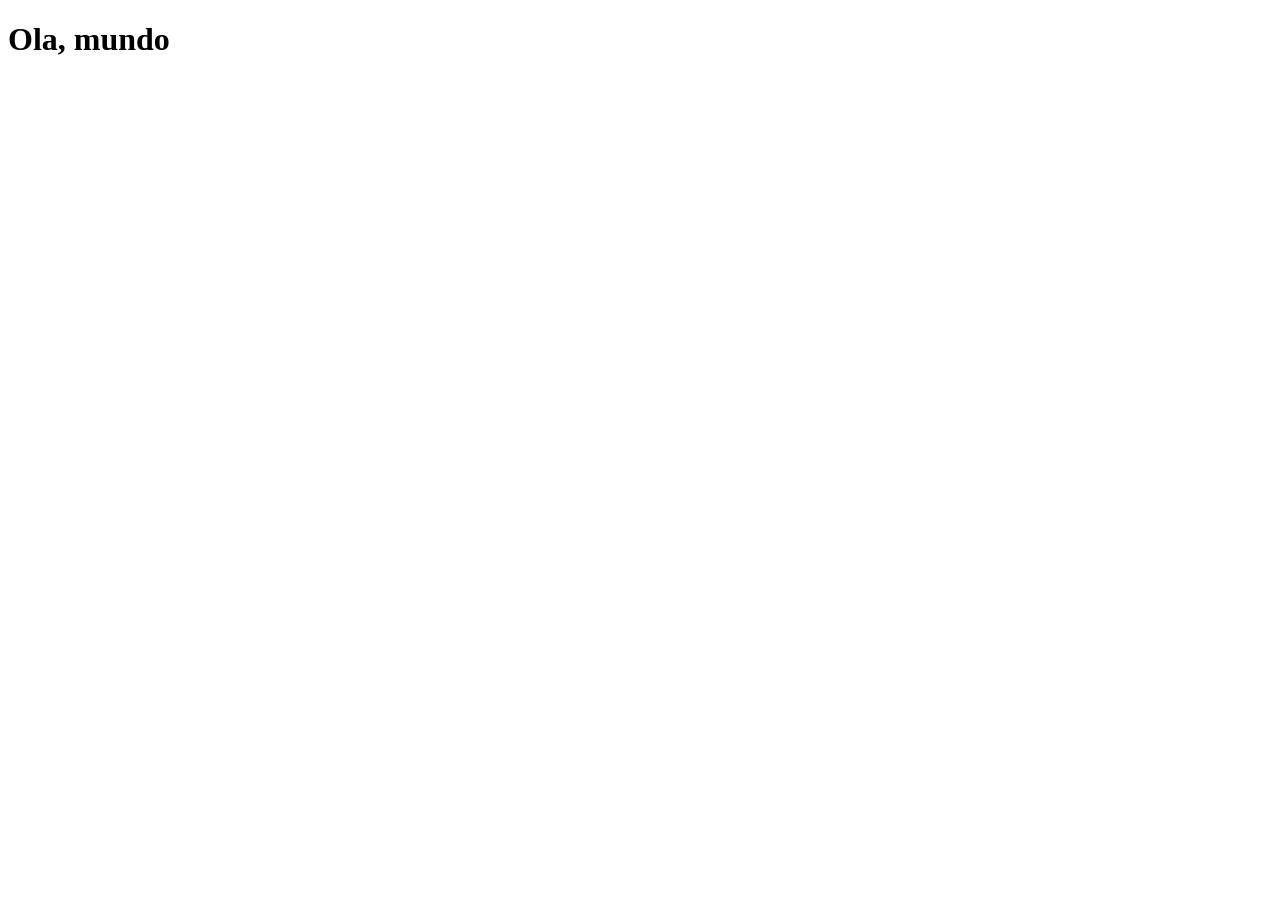
==== index.html @ a7007fbf "Teste" ====
<!doctype html>
<html lang="en">
  <head>
    <meta charset="UTF-8" />
    <meta name="viewport" content="width=device-width, initial-scale=1.0" />
    <title>Document</title>
  </head>
  <body>
    <h1>Ola, mundo</h1>
  </body>
</html>
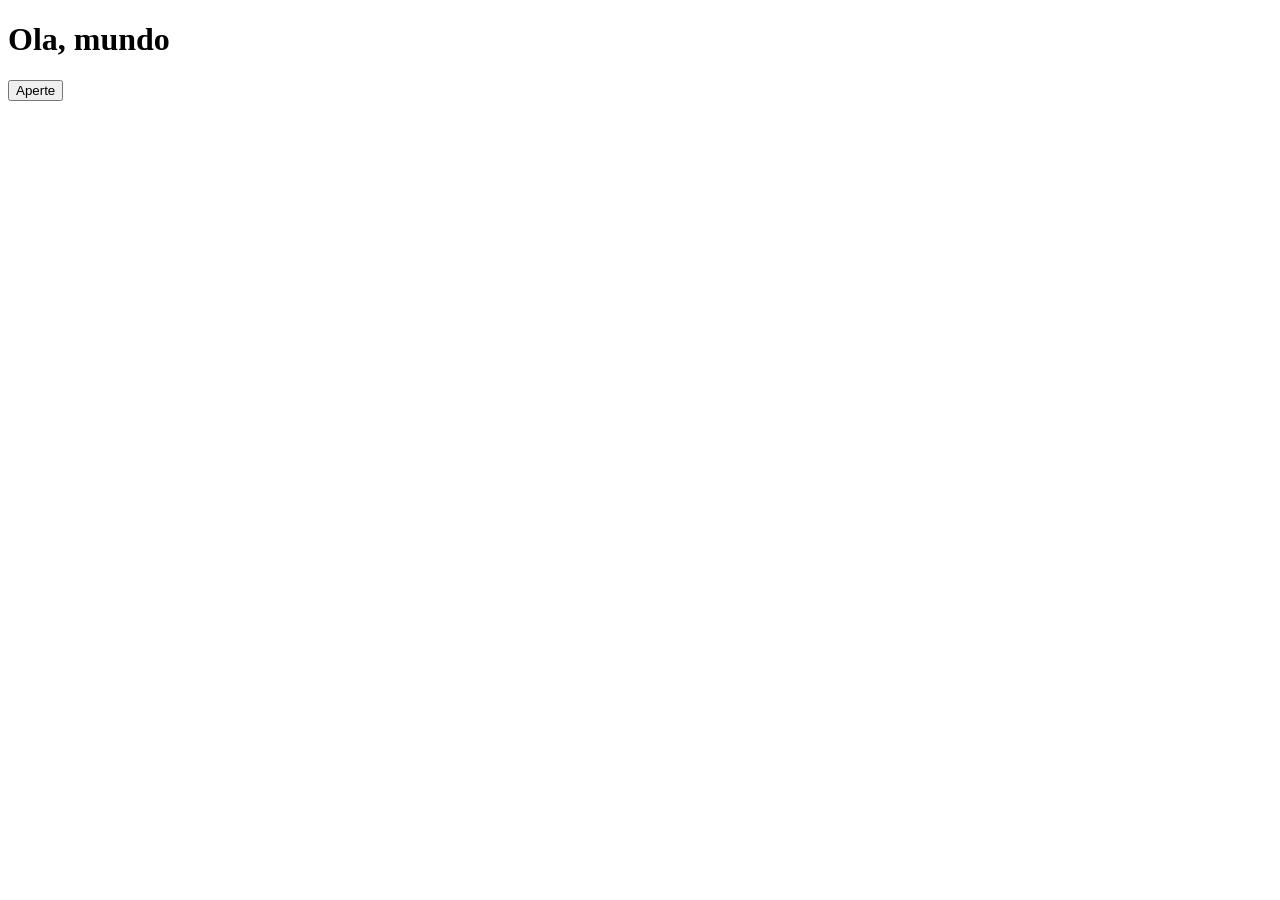
==== commit 1620a9f6: "teste" ====
--- a/index.html
+++ b/index.html
@@ -7,5 +7,6 @@
   </head>
   <body>
     <h1>Ola, mundo</h1>
+    <button>Aperte</button>
   </body>
 </html>
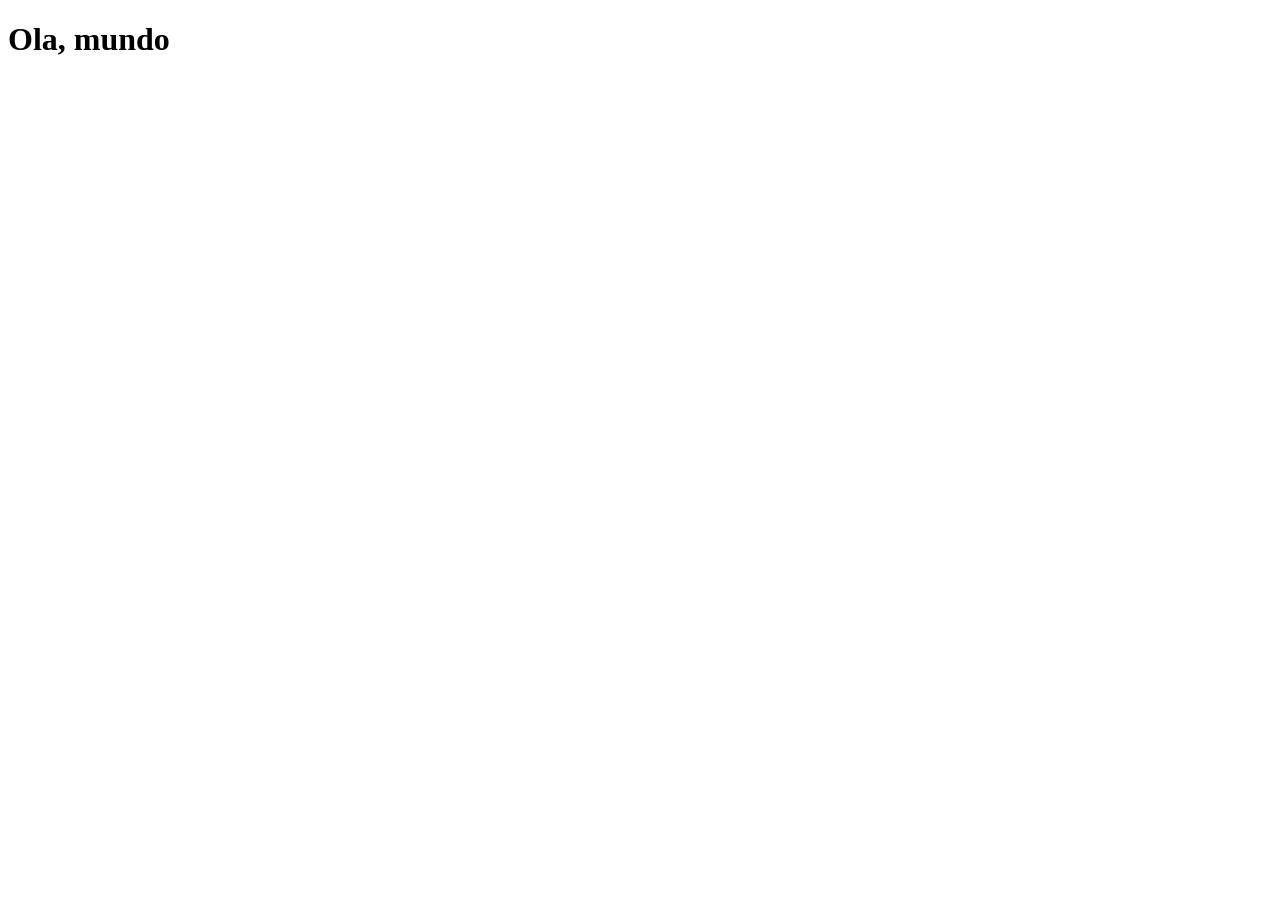
==== commit 72e5e300: "add estilo css" ====
--- a/index.html
+++ b/index.html
@@ -1,12 +1,11 @@
 <!doctype html>
-<html lang="en">
+<html lang="pt-br">
   <head>
     <meta charset="UTF-8" />
     <meta name="viewport" content="width=device-width, initial-scale=1.0" />
-    <title>Document</title>
+    <title></title>
   </head>
   <body>
     <h1>Ola, mundo</h1>
-    <button>Aperte</button>
   </body>
 </html>
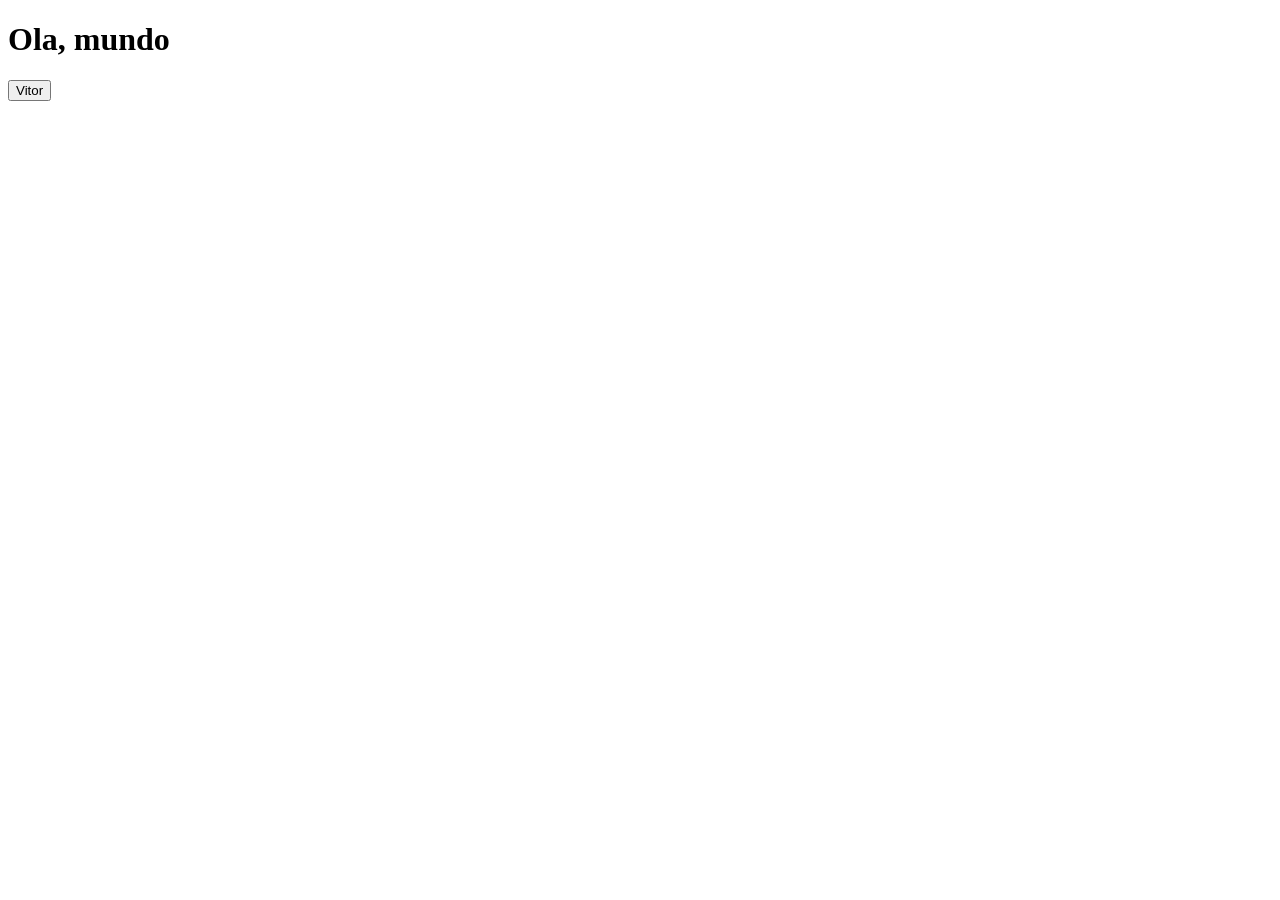
==== commit e3355977: "teste2" ====
--- a/index.html
+++ b/index.html
@@ -7,5 +7,6 @@
   </head>
   <body>
     <h1>Ola, mundo</h1>
+    <button>Vitor</button>
   </body>
 </html>
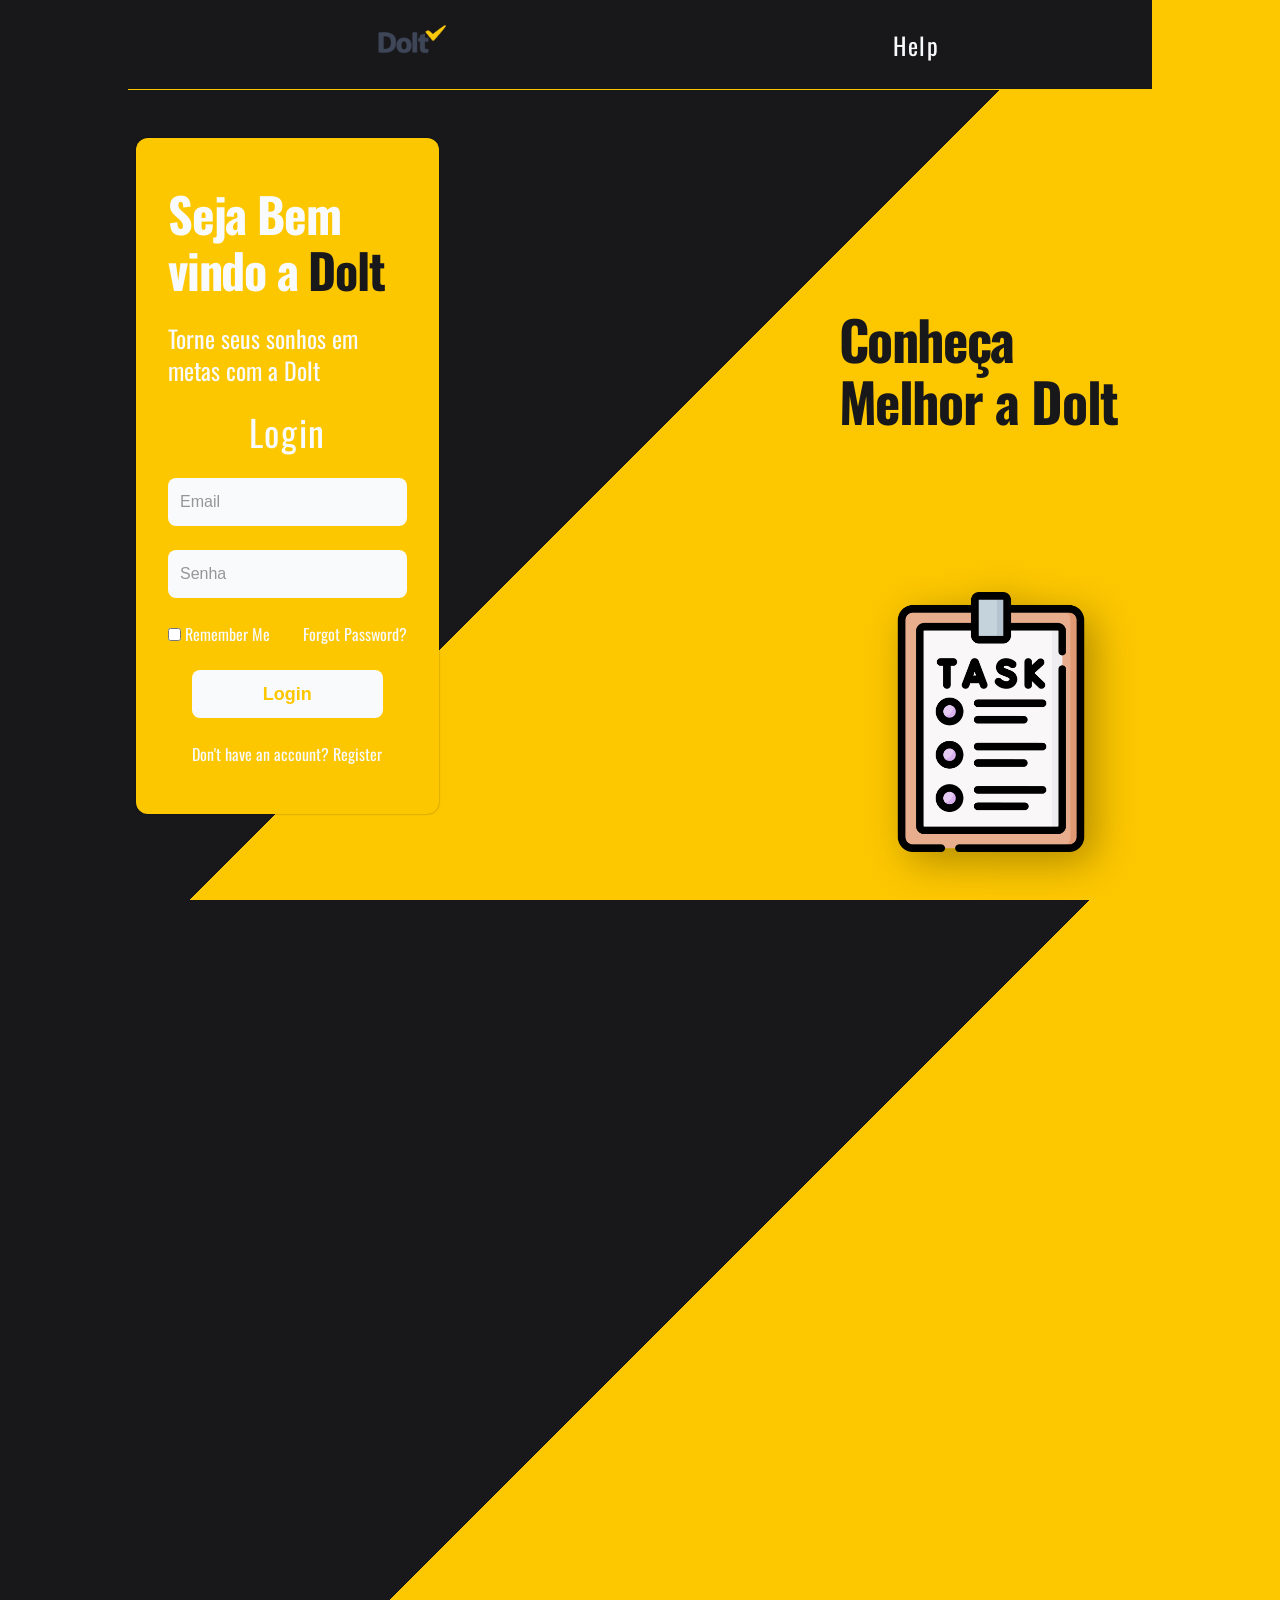
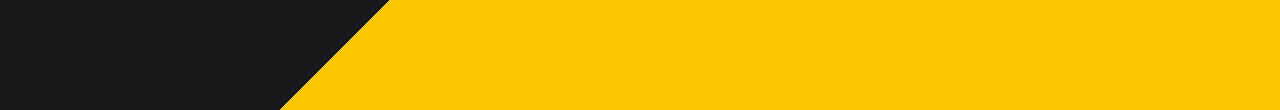
==== commit 5cdd3ca4: "Projeto novo" ====
--- a/index.html
+++ b/index.html
@@ -1,12 +1,131 @@
-<!doctype html>
+<!DOCTYPE html>
 <html lang="pt-br">
-  <head>
-    <meta charset="UTF-8" />
-    <meta name="viewport" content="width=device-width, initial-scale=1.0" />
-    <title></title>
-  </head>
-  <body>
-    <h1>Ola, mundo</h1>
-    <button>Vitor</button>
-  </body>
-</html>
+<head>
+    <meta charset="UTF-8">
+    <meta name="viewport" content="width=device-width, initial-scale=1.0">
+
+    <link rel="preconnect" href="https://fonts.googleapis.com">
+    <link rel="preconnect" href="https://fonts.gstatic.com" crossorigin>
+    <link href="https://fonts.googleapis.com/css2?family=Inter:ital,opsz,wght@0,14..32,100..900;1,14..32,100..900&family=Oswald:wght@200..700&display=swap" rel="stylesheet">
+
+
+    <link rel="stylesheet" href="./styles/modern-normalize.css">
+    <link rel="stylesheet" href="./styles/style.css">
+    <link rel="stylesheet" href="./styles/utils.css">
+    <link rel="stylesheet" href="./styles/animations.css">
+    <link rel="stylesheet" href="./styles/components/header.css">
+    <link rel="stylesheet" href="./styles/components/login.css">
+    <link rel="stylesheet" href="./styles/components/register.css">
+    <title>Dolt</title>
+    <script src="./src/utils/cardClick.js" defer="true"></script>
+</head>
+<body>
+        <header class="header container">
+            <div class="header__box-img"><img class="header__img" src="./public/Logo.png" alt="Logo do Site"></div>
+
+            <a class="header__help" href="#">Help</a>
+        </header>
+
+        <main class="wrapper">
+             <section class="login container">
+                <div class="login__painel">
+
+                    <div class="login__box-title">
+                        <h1 class="login__title">Seja Bem vindo a <strong>Dolt</strong></h1>
+                    </div>
+
+                    <div class="login__box-description"><p class="login__description">Torne seus sonhos em metas com a Dolt</p></div>
+
+                    <div class="login__box-title2"><p class="login__title2">Login</p></div>
+
+                    <div class="login__box-input  ">
+                        <input class="login__input" type="email" placeholder="Email" id="email">
+                    </div>
+
+                    <div class="login__box-input ">
+                        <input class="login__input" type="password" placeholder="Senha" id="Senha">
+                    </div>
+
+                    <div class="login__box-remember">
+                        <label for="remember"><input type="checkbox" id="remember"> Remember Me</label>
+                        
+                        <a class="login__box-forgot" href="#">Forgot Password?</a>
+
+                    </div>
+
+                    <div class="login__box-btn">
+                        <button class="login__btn btn">Login</button>
+                    </div>
+
+                    <div class="login__register">
+                        <p class="login__register-p-link">Don't have an account?  <a class="login__register-link" href="#"> Register</a></p>
+                    </div>
+                </div>
+
+
+                
+
+
+                <div class="content__container">
+                    <div class="content__box-title">
+                        <h2>Conheça Melhor a Dolt</h2>
+                    </div>
+
+                                <div class="content__box-img">
+                                    <img class="content__img" src="./public/4345800.png" alt="">
+
+                                    <div class="content__back hidden">
+                                        <svg xmlns="http://www.w3.org/2000/svg" fill="none" viewBox="0 0 24 24" stroke-width="1.5" stroke="currentColor" class="contact__box-icon">
+                                        <path stroke-linecap="round" stroke-linejoin="round" d="m4.5 5.25 7.5 7.5 7.5-7.5m-15 6 7.5 7.5 7.5-7.5"></path>
+                                        </svg>
+                                        <h1 class="content__back-title">Dolt</h1>
+                                        <p class="content__back-description">A <strong class="strong__dolt">Dolt</strong> é um site focado em organizar tarefas de maneira simples e intuitiva. A plataforma ajuda usuários a planejar atividades, acompanhar o progresso e manter a rotina mais produtiva, tudo em um só lugar.</p>
+                                        <button class="content__back-btn">Learn More</button>
+                                    </div>     
+                                </div>
+             
+                </div>
+            </section> 
+
+                <section class="register hidden__register">
+                    <div class="register-content__container">
+                        <div class="register-content__box-title">
+                            <h2>Conheça Melhor a Dolt</h2>
+                        </div>
+                                <div class="register-content__box-img">
+                                    <img class="register-content__img" src="./public/4345800.png" alt="">
+                                </div> 
+                    </div> 
+                                    
+                    <div class="register__painel">
+                        <div class="register__box-title">
+                            <h1 class="register__title">Seja Bem vindo a <strong class="register__strong">Dolt</strong></h1>
+                        </div>
+                        <div class="register__box-description"><p class="login__description">Torne seus sonhos em metas com a Dolt</p></div>
+                        <div class="register__box-title2"><p class="login__title2">Sign Up</p></div>
+                        <div class="register__box-input  ">
+                            <input class="register__input" type="email" placeholder="Email" id="email">
+                        </div>
+                        <div class="register__box-input ">
+                            <input class="register__input" type="password" placeholder="Password" id="Senha">
+                        </div>
+
+                         <div class="register__box-input ">
+                            <input class="register__input" type="password" placeholder="Confirm Password" id="Senha">
+                        </div>
+
+                        <div class="register__box-terms">
+                            <label for="terms"><input type="checkbox" id="terms"> I agree to the FreeLancer <a class="register__terms" href="">User Agreement</a> and <a class="register__terms" href="">Privacy Policy</a></label>
+                        </div>
+                        <div class="register__box-btn">
+                            <button class="register__btn btn">Create Account</button>
+                        </div>
+                        <div class="register__box-link">
+                            <p class="register__p-link">Already have an account? <a class="register__a-link" href="#">Log in</a></p>
+                        </div>
+                    </div>
+                </section>
+        </main>
+    
+</body>
+</html>
--- a/styles/style.css
+++ b/styles/style.css
@@ -0,0 +1,119 @@
+:root{
+
+    /* fonts */
+  
+
+    /* colors*/
+    --clr-primary: oklch(21% 0.006 285.885);
+    --clr-dark: oklch(14.1% 0.005 285.823);
+    --clr-secondary: oklch(85.2% 0.199 91.936);
+    --clr-secondary80: oklch(79.5% 0.184 86.047);
+    --clr-light: oklch(98.4% 0.003 247.858);
+    --clr-light80: oklch(96.8% 0.007 247.896);
+
+    /* sizes */
+    --size-xxs: 0.5rem;
+    --size-xs: 0.75rem;
+    --size-sm: 0.875rem;
+    --size-base: 1rem;
+    --size-lg: 1.125rem;
+    --size-xl: 1.25rem;
+    --size-2xl: 1.5rem;
+    --size-3xl: 1.875rem;
+    --size-4xl: 2.25rem;
+    --size-5xl: 3rem;
+    --size-6xl: 3.75rem;
+    --size-7xl: 4.5rem;
+    --size-8xl: 6rem;
+    --size-9xl: 8rem;
+    --sixe-10xl: 10rem;
+}
+
+
+
+*,
+*::before,
+*::after{
+    box-sizing: border-box;
+}
+
+*{
+    margin: 0;
+    padding: 0;
+    line-height: calc(1em + 0.5rem);
+}
+
+body{
+    height: 100vh;
+     background: linear-gradient(
+    135deg,
+    var(--clr-primary) 50%,
+    var(--clr-secondary) 50%
+  );
+    font-family: "Oswald", sans-serif;
+    background-color: var(--clr-dark);
+    color: var(--clr-light);
+    overflow-x: hidden;
+}
+
+
+img,
+picture,
+video,
+canvas,
+svg{
+    display: block;
+    width: 100%;
+}
+
+input,
+button,
+textarea,
+select{
+    border: none;
+    background: none;
+    color: inherit;
+    cursor: pointer;
+}
+
+h1,
+h2,
+h3,
+h4,
+h5,
+h6{
+    letter-spacing: -0.025em;
+}
+
+p{
+    color: var(--clr-light);
+}
+
+a {
+    color: var(--clr-light);
+    text-decoration: none;
+}
+
+strong{
+    color: var(--clr-primary);
+    font-weight: 900;
+}
+
+button:focus-visible,
+a:focus-visible{
+    outline: 5px solid var(--clr-light);
+}
+
+body::-webkit-scrollbar {
+  width: 8px;
+  background-color: var(--clr-primary);
+}
+ 
+body::-webkit-scrollbar-track {
+  box-shadow: inset 0 0 6px rgba(0, 0, 0, 0);
+}
+ 
+body::-webkit-scrollbar-thumb {
+  background-color: var(--clr-light);
+  outline: 1px solid  var(--clr-light);
+}
--- a/styles/utils.css
+++ b/styles/utils.css
@@ -0,0 +1,134 @@
+/* 2xl */
+/* @media (max-width: 1536px) {} */
+
+/* xl */
+/* @media (max-width: 1280px) {} */
+
+/* lg */
+/* @media (max-width: 1024px) {} */
+
+/* md */
+/* @media (max-width: 768px) {} */
+
+/* sm */
+/* @media (max-width: 640px) {} */
+
+/* xs */
+/* @media (max-width: 475px) {} */
+
+
+.container {
+  width: 100%;
+  margin-inline: auto;
+  padding-inline: 0.5rem;
+}
+
+.btn {
+    background-color: var(--clr-light);
+    padding: 0.7rem 2rem;
+    border-radius: 0.5rem;
+    color: var(--clr-secondary);
+    font-weight: 700;
+}
+
+
+.slipRight {
+  transform: translateX(100%);
+  opacity: 0;
+  transition: all 1s ease;
+}
+
+.slipLeft {
+  transform: translateX(-100%);
+  opacity: 1;
+  transition: all 1s ease;
+}
+
+.slipLeft__painel {
+  transform: translateX(-150%);
+  opacity: 0;
+  transition: all 1s ease;
+}
+
+.show__content {
+  transform: translateX(0);
+  opacity: 1;
+  transition: all 2s ease;
+}
+
+.hidden__login {
+  transform: translateX(100%);
+  opacity: 0;
+  transition: all 2s ease;
+  display: none;
+  position: absolute;
+}
+
+.show__login {
+  transform: translateX(-100%);
+  opacity: 0;
+  transition: all 2s ease;
+  display: none;
+  position: static;
+}
+
+
+.hidden__register {
+  transform: translateX(-100%);
+  opacity: 0;
+  transition: all 2s ease;
+}
+.show__register {
+  transform: translateX(0);
+  opacity: 1;
+  transition: all 2s ease;
+}
+
+
+.hidden {
+  transform: translateY(100%);
+  opacity: 0;
+  transition: all 0.5s ease;
+}
+
+.show {
+  transform: translateY(0);
+  opacity: 1;
+  transition: all 0.5s ease;
+  transition-delay: 0.3s;
+}
+
+/* 2xl */
+@media (max-width: 1536px) {
+  .container {
+    max-width: 1280px;
+  }
+}
+
+/* xl */
+@media (max-width: 1280px) {
+  .container {
+    max-width: 1024px;
+  }
+}
+
+/* lg */
+@media (max-width: 1024px) {
+  .container {
+    max-width: 768px;
+  }
+}
+
+/* md */
+@media (max-width: 768px) {
+  .container {
+    max-width: 640px;
+  }
+}
+
+/* sm */
+@media (max-width: 640px) {
+  .container {
+    max-width: 475px;
+  }
+}
--- a/styles/animations.css
+++ b/styles/animations.css
@@ -0,0 +1,14 @@
+@keyframes float {
+    
+    0% {
+        transform: translateY(0);
+    }
+
+    50% {
+        transform: translateY(-30px);
+    }
+
+    100% {
+        transform: translateY(0);
+    }
+}
--- a/styles/components/header.css
+++ b/styles/components/header.css
@@ -0,0 +1,47 @@
+.header {
+    width: 100%;
+    height: 10vh;
+    background-color: var(--clr-primary);
+
+    display: flex;
+    justify-content: space-around;
+    align-items: center;
+
+    border-bottom: 1px solid var(--clr-secondary);
+}
+
+.header__img {
+    width: 9rem;
+    height: 9rem;
+    object-fit: contain;
+}
+
+.header__help {
+    position: relative;
+    font-size: var(--size-2xl);
+    letter-spacing: 0.1rem;
+
+    transition: all 0.3s ease;
+}
+
+.header__help::after {
+    content: '';
+    position: absolute;
+    left: 0;
+    bottom: 0;
+    width: 0;
+    height: 2px;
+    background-color: var(--clr-secondary);
+
+    transition: all 0.3s ease;
+}
+
+.header__help:hover::after{
+    width: 100%;
+}
+
+.header__help:hover {
+    transform: scale(1.1);
+    color: var(--clr-light80);
+}
+
--- a/styles/components/login.css
+++ b/styles/components/login.css
@@ -0,0 +1,226 @@
+.login {
+     width: 100%;
+    height: 90vh;
+    display: flex;
+    justify-content: space-around;
+    align-items: end;
+    gap: 25rem;
+    overflow: hidden;
+
+}
+
+.login__painel {
+    align-self: flex-start;
+    display: flex;
+    flex-direction: column;
+    align-items: start;
+    justify-content: center;
+    gap: 1.5rem;
+    background-color: var(--clr-secondary);
+    box-shadow: 0 0 2px rgba(0, 0, 0, 0.4);
+    border-radius: 0.75rem;
+
+    padding: 3rem 2rem;
+    margin-top: 3rem;
+}
+
+.login__title {
+    font-size: var(--size-5xl);
+}
+
+.login__description {
+    font-size: var(--size-2xl);
+}
+
+.login__box-title2 {
+    width: 100%;
+    text-align: center;
+}
+
+.login__title2 {
+    font-size: var(--size-4xl);
+
+    letter-spacing: 0.1rem;
+    
+}
+
+.login__box-input {
+    width: 100%;
+}
+
+.login__input {
+    width: 100%;
+    font-size: var(--size-base);
+    background-color: var(--clr-light);
+    color: #000;
+    padding: 0.75rem;
+    outline: 0;
+    border-radius: 0.5rem;
+}
+
+.login__input::placeholder {
+    color: rgba(0, 0, 0, 0.4);
+}
+
+.login__box-remember {
+    width: 100%;
+    display: flex;
+    justify-content: space-between;
+}
+
+#remember {
+    accent-color: var(--clr-primary);
+}
+
+.login__box-forgot:hover, .login__register-link a:hover{
+    color: var(--clr-primary);
+}
+
+.login__box-btn {
+    display: flex;
+    justify-content: center;
+    width: 100%;
+    margin-inline: auto;
+}
+
+.login__btn {
+    width: 80%;
+    margin-inline: auto;
+    font-size: var(--size-lg);
+    transition: all 0.3s ease;
+}
+
+.login__btn:hover {
+    background-color: var(--clr-light80);
+    transform: translateY(-5px);
+}
+
+.login__register {
+    width: 100%;
+    text-align: center;
+}
+
+.login__register-link:hover {
+    color: var(--clr-primary);
+}
+
+.content__container {
+    display: flex;
+    flex-direction: column;
+    justify-content: center;
+    align-items: center;
+    text-align: left;
+    gap: 10rem;
+}
+
+.content__box-title {
+    font-size: var(--size-4xl);
+    color: var(--clr-primary);
+    letter-spacing: rem;
+}
+
+.content__box-img {
+    position: relative;
+    width: 85%;
+    height: 85%;
+    animation: float 4s ease-in-out 0s infinite;
+    perspective: 1000px;
+   
+}
+
+.content__img {  
+    width: 100%;
+    height: 100%;
+    filter: drop-shadow(10px 10px 20px rgba(0, 0, 0, 0.3));
+    
+     margin-bottom: 3rem;
+     object-fit: cover;
+     transform-style: preserve-3d;
+     transition: all 0.5s ease;
+}
+
+.content__img.slipLeft {
+  transform: translateX(150%);
+}
+
+.content__img.slipLeft:hover {
+  transform: translateX(150%) scale(1.1);
+}
+
+.content__img:hover {
+    transform: rotateX(10deg) rotateY(10deg) scale(1.05);
+    filter: drop-shadow(20px 20px 40px rgba(0, 0, 0, 0.3));
+   
+}
+
+.content__back {
+    position: absolute;
+    border-radius: 1rem;
+    padding: 2rem;
+    top: 25px;
+    left: 60px;
+    background-color: var(--clr-primary);
+    text-align: center;
+}
+
+.content__back-title {
+    margin-bottom: 1rem;
+    font-size: var(--size-5xl);
+    letter-spacing: 0.1rem;
+}
+
+.content__back-description {
+    font-size: var(--size-lg);
+    margin: 0 auto 2rem;
+    line-height: 1.5rem;
+    width: 30ch;
+}
+
+.content__back-btn {
+    padding: 1rem 5rem;
+    border-radius: 0.5rem;
+    border: 1px solid var(--clr-secondary);
+    font-size: var(--size-lg);
+    font-weight: 900;
+    color: var(--clr-light);
+    background-color: transparent;
+
+    transition: all 0.5s ease;
+}
+
+.content__back-btn:hover {
+    transform: scale(1.05);
+    background-color: var(--clr-secondary);
+    color: var(--clr-primary);
+
+  
+}
+
+.strong__dolt {
+    color: var(--clr-secondary);
+}
+
+.contact__box-icon {
+    width: 1.5rem;
+    height: 1.5rem;
+    padding: 0.25rem;
+}
+
+.contact__box-icon {
+    position: absolute;
+    right: 1rem;
+    top: 1rem;
+    width: 2rem;
+    height: 2rem;
+    background-color: var(--clr-dark80);
+    border-radius: 50%;
+    cursor: pointer;
+
+    transition: all 0.5s ease;
+}
+
+.contact__box-icon:hover {
+    background-color: var(--clr-secondary);
+    color: var(--clr-primary);
+    transform: scale(1.05);
+}
--- a/styles/components/register.css
+++ b/styles/components/register.css
@@ -0,0 +1,163 @@
+.register {
+     width: 100%;
+    height: 90vh;
+
+    display: flex;
+    justify-content: space-around;
+    align-items: start;
+    gap: 25rem;
+    overflow: hidden;
+
+}
+
+.register__painel {
+    align-self: end;
+    display: flex;
+    flex-direction: column;
+    align-items: start;
+    justify-content: center;
+    gap: 1.5rem;
+    background-color: var(--clr-primary);
+    box-shadow: 0 0 2px rgba(0, 0, 0, 0.4);
+    border-radius: 0.75rem;
+
+    padding: 3rem 2rem;
+    margin-bottom: 3rem;
+}
+
+.register__title {
+    font-size: var(--size-5xl);
+}
+
+.register__description {
+    font-size: var(--size-2xl);
+}
+
+.register__box-title2 {
+    width: 100%;
+    text-align: center;
+}
+
+.register__title2 {
+    font-size: var(--size-4xl);
+
+    letter-spacing: 0.1rem;
+    
+}
+
+.register__box-input {
+    width: 100%;
+}
+
+.register__input {
+    width: 100%;
+    font-size: var(--size-base);
+    background-color: var(--clr-light);
+    color: #000;
+    padding: 0.75rem;
+    outline: 0;
+    border-radius: 0.5rem;
+}
+
+.register__input::placeholder {
+    color: rgba(0, 0, 0, 0.4);
+}
+
+.register__box-terms {
+    width: 100%;
+    display: flex;
+    justify-content: space-between;
+}
+
+#terms {
+    accent-color: var(--clr-secondary);
+}
+
+.register__terms {
+    text-decoration: underline;
+}
+
+.register__terms:hover {
+    color: var(--clr-secondary);
+}
+
+.register__box-forgot:hover, .login__register-link a:hover{
+    color: var(--clr-secondary);
+}
+
+.register__box-btn {
+    display: flex;
+    justify-content: center;
+    width: 100%;
+    margin-inline: auto;
+}
+
+.register__btn {
+    width: 80%;
+    margin-inline: auto;
+    background-color: var(--clr-secondary);
+    color: var(--clr-primary);
+    font-size: var(--size-lg);
+    transition: all 0.3s ease;
+}
+
+.register__btn:hover {
+    transform: translateY(-5px);
+}
+
+.register__box-link {
+    width: 100%;
+    text-align: center;
+}
+
+.register__a-link:hover {
+    color: var(--clr-secondary);
+}
+
+.register-content__container {
+    margin-top: 3rem;
+    display: flex;
+    flex-direction: column;
+    justify-content: center;
+    align-items: center;
+    text-align: left;
+    gap: 10rem;
+}
+
+.register-content__box-title {
+    font-size: var(--size-4xl);
+    color: var(--clr-secondary);
+}
+
+.register-content__box-img {
+    align-items: end;
+    justify-content: end;
+    width: 85%;
+    height: 85%;
+    animation: float 4s ease-in-out 0s infinite;
+    perspective: 1000px;
+   
+}
+
+.register-content__img {  
+    align-items: end;
+    justify-content: end;
+    width: 100%;
+    height: 100%;
+    filter: drop-shadow(-10px -10px -20px rgba(0, 0, 0, 0.3));
+    
+     object-fit: cover;
+     transform-style: preserve-3d;
+     transition: all 0.5s ease;
+}
+
+.register-content__img:hover {
+    transform: rotateX(-10deg) rotateY(-10deg) scale(1.05);
+    filter: drop-shadow(-20px -20px -40px rgba(0, 0, 0, 0.3));
+   
+}
+
+
+.register__strong {
+    color: var(--clr-secondary);
+}
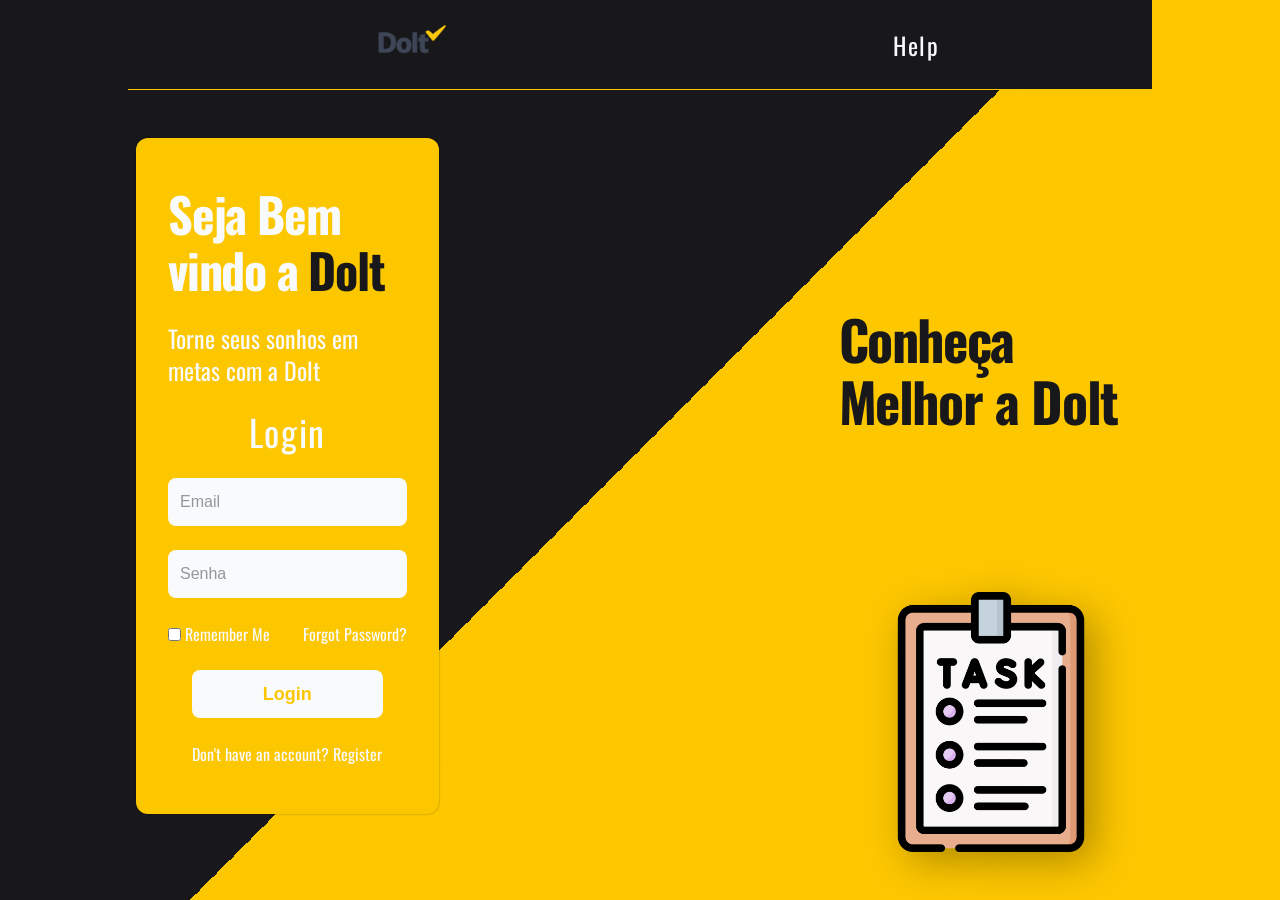
==== commit cf5fa055: "Wrapper deletado" ====
--- a/index.html
+++ b/index.html
@@ -1,131 +1,125 @@
-<!DOCTYPE html>
+<!doctype html>
 <html lang="pt-br">
-<head>
-    <meta charset="UTF-8">
-    <meta name="viewport" content="width=device-width, initial-scale=1.0">
+  <head>
+    <meta charset="UTF-8" />
+    <meta name="viewport" content="width=device-width, initial-scale=1.0" />
 
-    <link rel="preconnect" href="https://fonts.googleapis.com">
-    <link rel="preconnect" href="https://fonts.gstatic.com" crossorigin>
-    <link href="https://fonts.googleapis.com/css2?family=Inter:ital,opsz,wght@0,14..32,100..900;1,14..32,100..900&family=Oswald:wght@200..700&display=swap" rel="stylesheet">
+    <link rel="preconnect" href="https://fonts.googleapis.com" />
+    <link rel="preconnect" href="https://fonts.gstatic.com" crossorigin />
+    <link
+      href="https://fonts.googleapis.com/css2?family=Inter:ital,opsz,wght@0,14..32,100..900;1,14..32,100..900&family=Oswald:wght@200..700&display=swap"
+      rel="stylesheet"
+    />
 
-
-    <link rel="stylesheet" href="./styles/modern-normalize.css">
-    <link rel="stylesheet" href="./styles/style.css">
-    <link rel="stylesheet" href="./styles/utils.css">
-    <link rel="stylesheet" href="./styles/animations.css">
-    <link rel="stylesheet" href="./styles/components/header.css">
-    <link rel="stylesheet" href="./styles/components/login.css">
-    <link rel="stylesheet" href="./styles/components/register.css">
+    <link rel="stylesheet" href="./styles/modern-normalize.css" />
+    <link rel="stylesheet" href="./styles/style.css" />
+    <link rel="stylesheet" href="./styles/utils.css" />
+    <link rel="stylesheet" href="./styles/animations.css" />
+    <link rel="stylesheet" href="./styles/components/header.css" />
+    <link rel="stylesheet" href="./styles/components/login.css" />
+    <link rel="stylesheet" href="./styles/components/register.css" />
     <title>Dolt</title>
     <script src="./src/utils/cardClick.js" defer="true"></script>
-</head>
-<body>
-        <header class="header container">
-            <div class="header__box-img"><img class="header__img" src="./public/Logo.png" alt="Logo do Site"></div>
+  </head>
+  <body>
+    <header class="header container">
+      <div class="header__box-img">
+        <img class="header__img" src="./public/Logo.png" alt="Logo do Site" />
+      </div>
 
-            <a class="header__help" href="#">Help</a>
-        </header>
+      <a class="header__help" href="#">Help</a>
+    </header>
 
-        <main class="wrapper">
-             <section class="login container">
-                <div class="login__painel">
+    <main class="wrapper">
+      <section class="login container">
+        <div class="login__painel">
+          <div class="login__box-title">
+            <h1 class="login__title">Seja Bem vindo a <strong>Dolt</strong></h1>
+          </div>
 
-                    <div class="login__box-title">
-                        <h1 class="login__title">Seja Bem vindo a <strong>Dolt</strong></h1>
-                    </div>
+          <div class="login__box-description">
+            <p class="login__description">
+              Torne seus sonhos em metas com a Dolt
+            </p>
+          </div>
 
-                    <div class="login__box-description"><p class="login__description">Torne seus sonhos em metas com a Dolt</p></div>
+          <div class="login__box-title2">
+            <p class="login__title2">Login</p>
+          </div>
 
-                    <div class="login__box-title2"><p class="login__title2">Login</p></div>
+          <div class="login__box-input">
+            <input
+              class="login__input"
+              type="email"
+              placeholder="Email"
+              id="email"
+            />
+          </div>
 
-                    <div class="login__box-input  ">
-                        <input class="login__input" type="email" placeholder="Email" id="email">
-                    </div>
+          <div class="login__box-input">
+            <input
+              class="login__input"
+              type="password"
+              placeholder="Senha"
+              id="Senha"
+            />
+          </div>
 
-                    <div class="login__box-input ">
-                        <input class="login__input" type="password" placeholder="Senha" id="Senha">
-                    </div>
+          <div class="login__box-remember">
+            <label for="remember"
+              ><input type="checkbox" id="remember" /> Remember Me</label
+            >
 
-                    <div class="login__box-remember">
-                        <label for="remember"><input type="checkbox" id="remember"> Remember Me</label>
-                        
-                        <a class="login__box-forgot" href="#">Forgot Password?</a>
+            <a class="login__box-forgot" href="#">Forgot Password?</a>
+          </div>
 
-                    </div>
+          <div class="login__box-btn">
+            <button class="login__btn btn">Login</button>
+          </div>
 
-                    <div class="login__box-btn">
-                        <button class="login__btn btn">Login</button>
-                    </div>
+          <div class="login__register">
+            <p class="login__register-p-link">
+              Don't have an account?
+              <a class="login__register-link" href="#"> Register</a>
+            </p>
+          </div>
+        </div>
 
-                    <div class="login__register">
-                        <p class="login__register-p-link">Don't have an account?  <a class="login__register-link" href="#"> Register</a></p>
-                    </div>
-                </div>
+        <div class="content__container">
+          <div class="content__box-title">
+            <h2>Conheça Melhor a Dolt</h2>
+          </div>
 
+          <div class="content__box-img">
+            <img class="content__img" src="./public/4345800.png" alt="" />
 
-                
-
-
-                <div class="content__container">
-                    <div class="content__box-title">
-                        <h2>Conheça Melhor a Dolt</h2>
-                    </div>
-
-                                <div class="content__box-img">
-                                    <img class="content__img" src="./public/4345800.png" alt="">
-
-                                    <div class="content__back hidden">
-                                        <svg xmlns="http://www.w3.org/2000/svg" fill="none" viewBox="0 0 24 24" stroke-width="1.5" stroke="currentColor" class="contact__box-icon">
-                                        <path stroke-linecap="round" stroke-linejoin="round" d="m4.5 5.25 7.5 7.5 7.5-7.5m-15 6 7.5 7.5 7.5-7.5"></path>
-                                        </svg>
-                                        <h1 class="content__back-title">Dolt</h1>
-                                        <p class="content__back-description">A <strong class="strong__dolt">Dolt</strong> é um site focado em organizar tarefas de maneira simples e intuitiva. A plataforma ajuda usuários a planejar atividades, acompanhar o progresso e manter a rotina mais produtiva, tudo em um só lugar.</p>
-                                        <button class="content__back-btn">Learn More</button>
-                                    </div>     
-                                </div>
-             
-                </div>
-            </section> 
-
-                <section class="register hidden__register">
-                    <div class="register-content__container">
-                        <div class="register-content__box-title">
-                            <h2>Conheça Melhor a Dolt</h2>
-                        </div>
-                                <div class="register-content__box-img">
-                                    <img class="register-content__img" src="./public/4345800.png" alt="">
-                                </div> 
-                    </div> 
-                                    
-                    <div class="register__painel">
-                        <div class="register__box-title">
-                            <h1 class="register__title">Seja Bem vindo a <strong class="register__strong">Dolt</strong></h1>
-                        </div>
-                        <div class="register__box-description"><p class="login__description">Torne seus sonhos em metas com a Dolt</p></div>
-                        <div class="register__box-title2"><p class="login__title2">Sign Up</p></div>
-                        <div class="register__box-input  ">
-                            <input class="register__input" type="email" placeholder="Email" id="email">
-                        </div>
-                        <div class="register__box-input ">
-                            <input class="register__input" type="password" placeholder="Password" id="Senha">
-                        </div>
-
-                         <div class="register__box-input ">
-                            <input class="register__input" type="password" placeholder="Confirm Password" id="Senha">
-                        </div>
-
-                        <div class="register__box-terms">
-                            <label for="terms"><input type="checkbox" id="terms"> I agree to the FreeLancer <a class="register__terms" href="">User Agreement</a> and <a class="register__terms" href="">Privacy Policy</a></label>
-                        </div>
-                        <div class="register__box-btn">
-                            <button class="register__btn btn">Create Account</button>
-                        </div>
-                        <div class="register__box-link">
-                            <p class="register__p-link">Already have an account? <a class="register__a-link" href="#">Log in</a></p>
-                        </div>
-                    </div>
-                </section>
-        </main>
-    
-</body>
-</html>+            <div class="content__back hidden">
+              <svg
+                xmlns="http://www.w3.org/2000/svg"
+                fill="none"
+                viewBox="0 0 24 24"
+                stroke-width="1.5"
+                stroke="currentColor"
+                class="contact__box-icon"
+              >
+                <path
+                  stroke-linecap="round"
+                  stroke-linejoin="round"
+                  d="m4.5 5.25 7.5 7.5 7.5-7.5m-15 6 7.5 7.5 7.5-7.5"
+                ></path>
+              </svg>
+              <h1 class="content__back-title">Dolt</h1>
+              <p class="content__back-description">
+                A <strong class="strong__dolt">Dolt</strong> é um site focado em
+                organizar tarefas de maneira simples e intuitiva. A plataforma
+                ajuda usuários a planejar atividades, acompanhar o progresso e
+                manter a rotina mais produtiva, tudo em um só lugar.
+              </p>
+              <button class="content__back-btn">Learn More</button>
+            </div>
+          </div>
+        </div>
+      </section>
+    </main>
+  </body>
+</html>
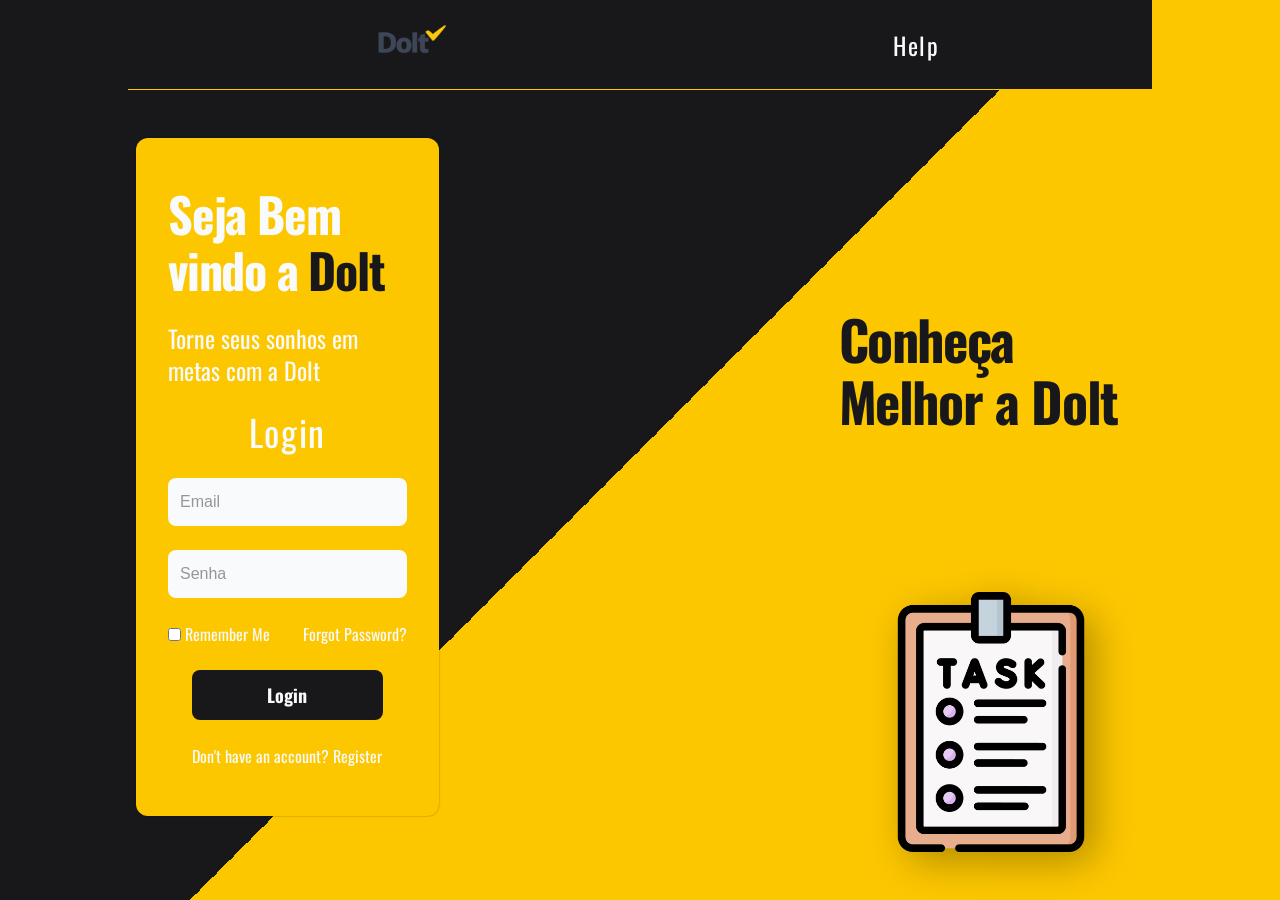
==== commit abca0cb1: "cria-todo-list" ====
--- a/index.html
+++ b/index.html
@@ -74,7 +74,7 @@
           </div>
 
           <div class="login__box-btn">
-            <button class="login__btn btn">Login</button>
+            <a id="btn-link" href="tabelas.html">Login</a>
           </div>
 
           <div class="login__register">
--- a/styles/components/login.css
+++ b/styles/components/login.css
@@ -74,6 +74,22 @@
 
 .login__box-forgot:hover, .login__register-link a:hover{
     color: var(--clr-primary);
+}
+
+#btn-link {
+    display: inline-block;
+    width: 80%;
+    margin-inline: auto;
+    padding: 0.75rem;
+    font-size: var(--size-lg);
+    font-weight: 900;
+    color: var(--clr-light);
+    background-color: var(--clr-primary);
+    border-radius: 0.5rem;
+    text-align: center;
+    text-decoration: none;
+
+    transition: all 0.3s ease;
 }
 
 .login__box-btn {
